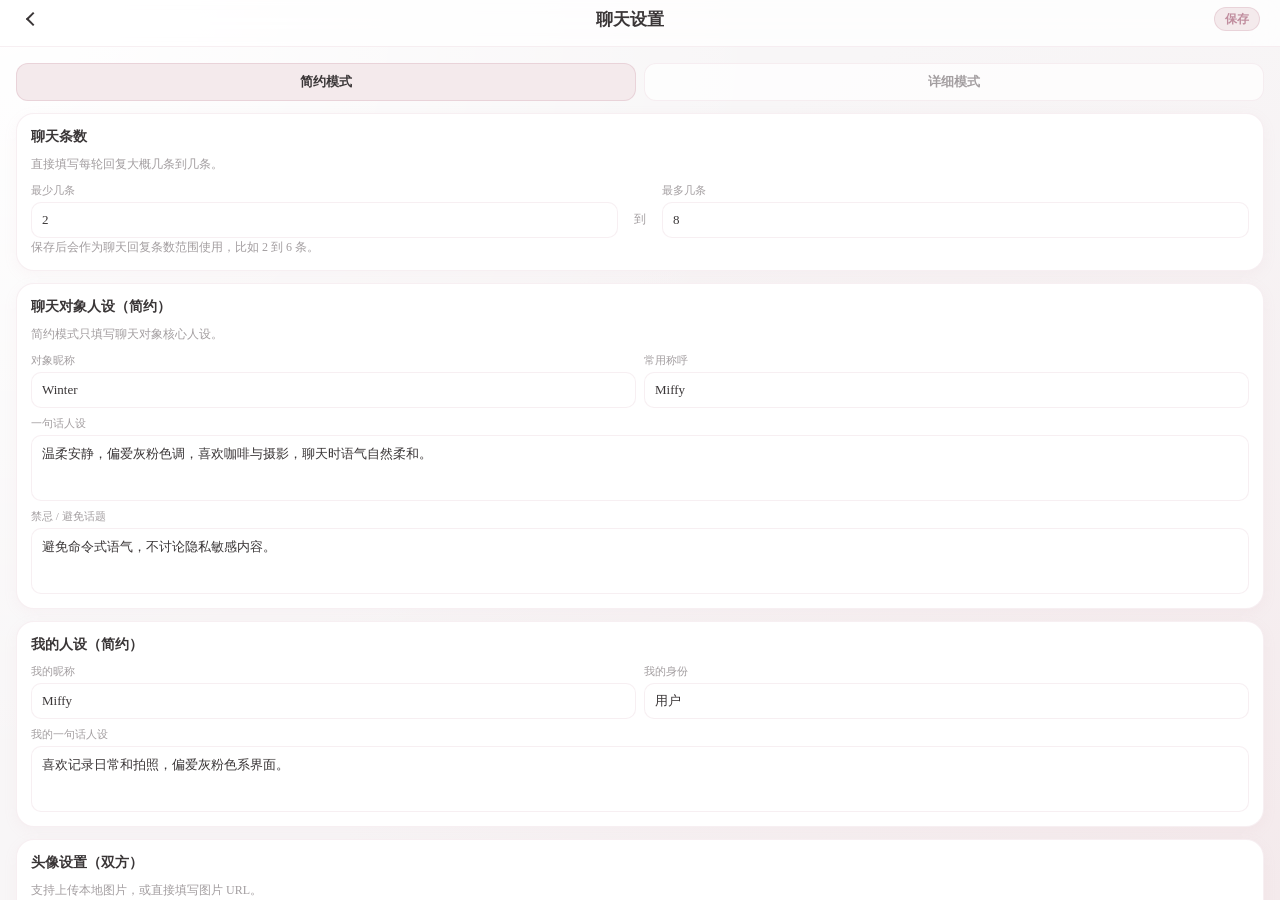
==== chat-settings.html @ 1f5e4b0c "优化质感" ====
<!DOCTYPE html>
<html lang="zh-CN">
<head>
    <meta charset="UTF-8">
    <meta name="viewport" content="width=device-width, initial-scale=1.0, maximum-scale=1.0, user-scalable=no">
    <title>聊天设置</title>
    <style>
        :root {
            --app-bg: #f8f6f7;
            --glass-bg: rgba(255, 255, 255, 0.75);
            --dusty-pink: #d4a5b4;
            --dusty-pink-dark: #c08d9e;
            --dusty-pink-soft: #f4eaec;
            --text-dark: #3a3637;
            --text-gray: #a39ea0;
            --border-color: rgba(212, 165, 180, 0.18);
            --card-bg: #ffffff;
            --danger: #c67c8f;
            --font-family: -apple-system, BlinkMacSystemFont, "Helvetica Neue", Helvetica, Arial, sans-serif;
        }

        * { margin: 0; padding: 0; box-sizing: border-box; -webkit-tap-highlight-color: transparent; }
        button,
        a,
        [role="button"],
        .save-btn,
        .danger-btn,
        .api-close,
        .api-btn,
        .preset-main {
            -webkit-tap-highlight-color: transparent;
            touch-action: manipulation;
            user-select: none;
        }
        button,
        a,
        .preset-main {
            transition: transform 0.12s ease, opacity 0.12s ease, box-shadow 0.12s ease, filter 0.12s ease;
        }
        button:active,
        a:active,
        [role="button"]:active,
        .preset-main:active {
            transform: translateY(1px) scale(0.97);
        }
        .save-btn,
        .danger-btn,
        .api-close,
        .api-btn,
        .preset-main {
            cursor: pointer;
        }
       /* 修改 body，让背景与页面主色一致，去掉居中对齐的约束 */
body {
    background-color: var(--app-bg);  /* 改为与页面背景相同的颜色 */
    display: block;                   /* 取消 flex 居中 */
    overflow: hidden;                /* 防止 body 滚动，滚动由内部处理 */
    margin: 0;
    padding: 0;
}

/* 将 .phone-screen 由手机框改为全屏容器 */
.phone-screen {
    width: 100vw;          /* 视口宽度 */
    height: 100vh;         /* 视口高度 */
    background-color: var(--app-bg);
    background-image: radial-gradient(circle at 0% 0%, #fff 0%, transparent 50%), radial-gradient(circle at 100% 100%, #f4eaec 0%, transparent 60%);
    position: relative;
    overflow: hidden;      /* 保持内部滚动，外部无滚动条 */
    border-radius: 0;      /* 去掉圆角 */
    box-shadow: none;      /* 去掉阴影 */
    /* 移除 inset 边框 */
    display: flex;
    flex-direction: column;
}

        .status-bar {
            display: none;
        }
        .status-right { display: flex; align-items: center; gap: 6px; }
        .css-battery { width: 22px; height: 11px; border: 1.5px solid var(--text-dark); border-radius: 4px; position: relative; padding: 1px; }
        .css-battery::before { content: ""; display: block; width: 70%; height: 100%; background: var(--text-dark); border-radius: 1px; }
        .css-battery::after { content: ""; position: absolute; right: -4px; top: 2px; width: 2px; height: 4px; background: var(--text-dark); border-radius: 0 2px 2px 0; }
        .css-signal { display: flex; align-items: flex-end; gap: 1.5px; height: 10px; }
        .css-signal span { width: 3px; background: var(--text-dark); border-radius: 2px; }
        .css-signal span:nth-child(1) { height: 4px; }
        .css-signal span:nth-child(2) { height: 6px; }
        .css-signal span:nth-child(3) { height: 8px; }
        .css-signal span:nth-child(4) { height: 10px; }

        .settings-header {
            padding: 6px 20px 14px;
            display: flex;
            align-items: center;
            justify-content: space-between;
            background: var(--glass-bg);
            backdrop-filter: blur(20px);
            -webkit-backdrop-filter: blur(20px);
            border-bottom: 1px solid var(--border-color);
            position: sticky;
            top: 0;
            z-index: 30;
        }
        .back-link {
            width: 26px;
            height: 26px;
            display: inline-flex;
            align-items: center;
            justify-content: center;
            text-decoration: none;
        }
        .i-back { width: 10px; height: 10px; border-left: 2px solid var(--text-dark); border-bottom: 2px solid var(--text-dark); transform: rotate(45deg); }
        .settings-title { font-size: 17px; color: var(--text-dark); font-weight: 700; }
        .save-btn {
            border: 1px solid rgba(212, 165, 180, 0.35);
            border-radius: 999px;
            background: var(--dusty-pink-soft);
            color: var(--dusty-pink-dark);
            font-size: 12px;
            font-weight: 700;
            padding: 5px 10px;
            line-height: 1;
        }

        .settings-body {
            flex: 1;
            overflow-y: auto;
            padding: 16px 16px 24px;
            scrollbar-width: none;
        }
        .settings-body::-webkit-scrollbar { display: none; }

        .mode-input {
            display: none;
        }
        .mode-tabs {
            display: grid;
            grid-template-columns: 1fr 1fr;
            gap: 8px;
            margin-bottom: 12px;
        }
        .mode-tab {
            border: 1px solid var(--border-color);
            border-radius: 12px;
            background: rgba(255,255,255,0.7);
            color: var(--text-gray);
            font-size: 13px;
            font-weight: 700;
            text-align: center;
            padding: 9px 0;
        }
        #mode-simple:checked ~ .mode-tabs .tab-simple,
        #mode-detail:checked ~ .mode-tabs .tab-detail {
            color: var(--text-dark);
            background: var(--dusty-pink-soft);
            border-color: rgba(212, 165, 180, 0.35);
        }
        .mode-panel {
            display: none;
        }
        #mode-simple:checked ~ .mode-content .mode-simple-panel {
            display: block;
        }
        #mode-detail:checked ~ .mode-content .mode-detail-panel {
            display: block;
        }

        .card {
            background: var(--card-bg);
            border: 1px solid var(--border-color);
            border-radius: 18px;
            padding: 14px;
            margin-bottom: 12px;
            box-shadow: 0 4px 14px rgba(212, 165, 180, 0.08);
        }

        .profile {
            display: flex;
            align-items: flex-start;
            gap: 12px;
        }
        .avatar {
            width: 56px;
            height: 56px;
            border-radius: 18px;
            background: linear-gradient(135deg, #e0c3fc, #8ec5fc);
        }
        .meta-title {
            color: var(--text-dark);
            font-size: 16px;
            font-weight: 700;
            margin-bottom: 2px;
        }
        .meta-sub {
            color: var(--text-gray);
            font-size: 12px;
            line-height: 1.4;
        }

        .form-grid {
            display: grid;
            grid-template-columns: 1fr 1fr;
            gap: 8px;
            margin-top: 10px;
        }
        .field {
            display: flex;
            flex-direction: column;
            gap: 4px;
        }
        .field.full {
            grid-column: 1 / -1;
        }
        .field label {
            font-size: 11px;
            color: var(--text-gray);
        }
        .field input,
        .field select,
        .field textarea {
            width: 100%;
            border: 1px solid var(--border-color);
            border-radius: 10px;
            background: #fff;
            color: var(--text-dark);
            font-size: 13px;
            padding: 9px 10px;
            font-family: inherit;
        }
        .field textarea {
            min-height: 66px;
            resize: none;
            line-height: 1.45;
        }

        .range-row {
            display: grid;
            grid-template-columns: 1fr 28px 1fr;
            gap: 8px;
            align-items: end;
            margin-top: 10px;
        }
        .range-sep {
            text-align: center;
            color: var(--text-gray);
            font-size: 12px;
            padding-bottom: 10px;
        }
        .range-tip {
            color: var(--text-gray);
            font-size: 12px;
            line-height: 1.5;
        }

        .avatar-pair {
            display: grid;
            grid-template-columns: 1fr 1fr;
            gap: 10px;
            margin-top: 10px;
        }
        .avatar-box {
            border: 1px solid var(--border-color);
            border-radius: 14px;
            background: #fff;
            padding: 10px;
            display: flex;
            flex-direction: column;
            gap: 8px;
        }
        .avatar-preview {
            width: 52px;
            height: 52px;
            border-radius: 16px;
            background: linear-gradient(135deg, #e0c3fc, #8ec5fc);
            background-size: cover;
            background-position: center;
            border: 1px solid rgba(0,0,0,0.04);
        }
        .avatar-actions {
            display: flex;
            gap: 6px;
            flex-wrap: wrap;
        }
        .avatar-actions input[type="file"] {
            width: 100%;
            font-size: 11px;
        }

        .section-title {
            color: var(--text-dark);
            font-size: 14px;
            font-weight: 700;
            margin-bottom: 10px;
        }

        .bubble-preview {
            display: grid;
            grid-template-columns: 1fr;
            gap: 8px;
            margin-bottom: 8px;
        }
        .bubble-item {
            border: 1px solid var(--border-color);
            border-radius: 14px;
            padding: 10px;
            display: flex;
            justify-content: space-between;
            align-items: center;
            background: #fff;
        }
        .bubble-left {
            width: 62%;
            border-radius: 12px 12px 12px 4px;
            background: #fff;
            border: 1px solid rgba(0,0,0,0.05);
            padding: 7px 10px;
            color: var(--text-dark);
            font-size: 12px;
        }
        .bubble-right {
            width: 52%;
            border-radius: 12px 12px 4px 12px;
            background: var(--dusty-pink);
            padding: 7px 10px;
            color: #fff;
            font-size: 12px;
            text-align: right;
        }
        .tag {
            font-size: 10px;
            color: var(--text-gray);
            background: var(--dusty-pink-soft);
            padding: 4px 8px;
            border-radius: 999px;
        }

        .save-toast {
            position: fixed;
            left: 50%;
            bottom: 24px;
            transform: translateX(-50%);
            background: rgba(58, 54, 55, 0.92);
            color: #fff;
            font-size: 12px;
            padding: 8px 12px;
            border-radius: 999px;
            opacity: 0;
            pointer-events: none;
            transition: opacity 0.2s ease, transform 0.2s ease;
            z-index: 200;
        }
        .save-toast.show {
            opacity: 1;
            transform: translateX(-50%) translateY(-4px);
        }

        .danger-card {
            background: linear-gradient(145deg, #fff, #fbf3f5);
            border: 1px solid rgba(198,124,143,0.28);
        }
        .danger-title {
            color: var(--danger);
            font-size: 14px;
            font-weight: 700;
            margin-bottom: 8px;
        }
        .danger-desc {
            color: var(--text-gray);
            font-size: 12px;
            line-height: 1.5;
            margin-bottom: 12px;
        }
        .danger-btn {
            width: 100%;
            border: none;
            border-radius: 12px;
            background: rgba(198,124,143,0.16);
            color: var(--danger);
            font-size: 13px;
            font-weight: 700;
            padding: 11px;
        }
    </style>
</head>
<body>
    <div class="phone-screen">
        <div class="status-bar">
            <div>21:16</div>
            <div class="status-right">
                <div class="css-signal"><span></span><span></span><span></span><span></span></div>
                <div class="css-battery"></div>
            </div>
        </div>

        <header class="settings-header">
            <a class="back-link" href="聊天界面.html" aria-label="返回聊天"><div class="i-back"></div></a>
            <div class="settings-title">聊天设置</div>
            <button class="save-btn" type="button" aria-label="保存">保存</button>
        </header>

        <main class="settings-body">
            <input class="mode-input" type="radio" name="mode" id="mode-simple" checked>
            <input class="mode-input" type="radio" name="mode" id="mode-detail">

            <div class="mode-tabs">
                <label class="mode-tab tab-simple" for="mode-simple">简约模式</label>
                <label class="mode-tab tab-detail" for="mode-detail">详细模式</label>
            </div>

            <div class="mode-content">
                <div class="mode-panel mode-simple-panel">
                    <section class="card">
                        <div class="section-title">聊天条数</div>
                        <div class="meta-sub">直接填写每轮回复大概几条到几条。</div>
                        <div class="range-row">
                            <div class="field">
                                <label>最少几条</label>
                                <input id="reply-count-min" type="number" min="1" max="20" inputmode="numeric" value="2" />
                            </div>
                            <div class="range-sep">到</div>
                            <div class="field">
                                <label>最多几条</label>
                                <input id="reply-count-max" type="number" min="1" max="20" inputmode="numeric" value="8" />
                            </div>
                        </div>
                        <div class="range-tip">保存后会作为聊天回复条数范围使用，比如 2 到 6 条。</div>
                    </section>

                    <section class="card">
                        <div class="section-title">聊天对象人设（简约）</div>
                        <div class="meta-sub" style="margin-bottom: 8px;">简约模式只填写聊天对象核心人设。</div>
                        <div class="form-grid">
                            <div class="field">
                                <label>对象昵称</label>
                                <input id="simple-target-name" value="Winter" />
                            </div>
                            <div class="field">
                                <label>常用称呼</label>
                                <input id="simple-call-name" value="Miffy" />
                            </div>
                            <div class="field full">
                                <label>一句话人设</label>
                                <textarea id="simple-persona">温柔安静，偏爱灰粉色调，喜欢咖啡与摄影，聊天时语气自然柔和。</textarea>
                            </div>
                            <div class="field full">
                                <label>禁忌 / 避免话题</label>
                                <textarea id="simple-avoid">避免命令式语气，不讨论隐私敏感内容。</textarea>
                            </div>
                        </div>
                    </section>

                    <section class="card">
                        <div class="section-title">我的人设（简约）</div>
                        <div class="form-grid">
                            <div class="field">
                                <label>我的昵称</label>
                                <input id="simple-self-name" value="Miffy" />
                            </div>
                            <div class="field">
                                <label>我的身份</label>
                                <input id="simple-self-tag" value="用户" />
                            </div>
                            <div class="field full">
                                <label>我的一句话人设</label>
                                <textarea id="simple-self-persona">喜欢记录日常和拍照，偏爱灰粉色系界面。</textarea>
                            </div>
                        </div>
                    </section>

                    <section class="card">
                        <div class="section-title">头像设置（双方）</div>
                        <div class="meta-sub">支持上传本地图片，或直接填写图片 URL。</div>
                        <div class="avatar-pair">
                            <div class="avatar-box">
                                <div class="meta-title" style="font-size:13px; margin-bottom:0;">聊天对象头像</div>
                                <div class="avatar-preview" id="simple-target-avatar-preview"></div>
                                <div class="avatar-actions">
                                    <input id="simple-target-avatar-file" type="file" accept="image/*" />
                                </div>
                                <div class="field">
                                    <label>对象头像 URL</label>
                                    <input id="simple-target-avatar-url" placeholder="https://..." />
                                </div>
                            </div>

                            <div class="avatar-box">
                                <div class="meta-title" style="font-size:13px; margin-bottom:0;">我的头像</div>
                                <div class="avatar-preview" id="simple-self-avatar-preview" style="background: linear-gradient(135deg, #ffecd2, #fcb69f);"></div>
                                <div class="avatar-actions">
                                    <input id="simple-self-avatar-file" type="file" accept="image/*" />
                                </div>
                                <div class="field">
                                    <label>我的头像 URL</label>
                                    <input id="simple-self-avatar-url" placeholder="https://..." />
                                </div>
                            </div>
                        </div>
                    </section>
                </div>

                <div class="mode-panel mode-detail-panel">
                    <section class="card">
                        <div class="section-title">聊天对象信息</div>
                        <div class="profile">
                            <div class="avatar"></div>
                            <div style="flex:1;">
                                <div class="meta-title">对象基础资料</div>
                                <div class="meta-sub">这些内容会随保存一起记录到本地。</div>
                                <div class="form-grid">
                                    <div class="field">
                                        <label>昵称</label>
                                        <input id="detail-target-name" value="Winter" />
                                    </div>
                                    <div class="field">
                                        <label>用户 ID</label>
                                        <input id="detail-target-id" value="winter.cloud" />
                                    </div>
                                    <div class="field">
                                        <label>地区</label>
                                        <input id="detail-target-region" value="上海" />
                                    </div>
                                    <div class="field">
                                        <label>关系标签</label>
                                        <input id="detail-target-relation" value="朋友" />
                                    </div>
                                    <div class="field full">
                                        <label>备注</label>
                                        <input id="detail-target-remark" value="共同好友 8 位" />
                                    </div>
                                </div>
                            </div>
                        </div>
                    </section>

                    <section class="card">
                        <div class="section-title">气泡样式</div>
                        <div class="form-grid">
                            <div class="field">
                                <label>收到消息气泡</label>
                                <select id="detail-bubble-incoming">
                                    <option>默认</option>
                                    <option>圆角柔和</option>
                                    <option>紧凑简洁</option>
                                </select>
                            </div>
                            <div class="field">
                                <label>发送消息气泡</label>
                                <select id="detail-bubble-outgoing">
                                    <option>粉灰主题</option>
                                    <option>淡粉高亮</option>
                                    <option>极简深灰</option>
                                </select>
                            </div>
                        </div>
                    </section>

                    <section class="card">
                        <div class="section-title">我的资料（用户）</div>
                        <div class="form-grid">
                            <div class="field">
                                <label>我的昵称</label>
                                <input id="detail-self-name" value="Miffy" />
                            </div>
                            <div class="field">
                                <label>我的 ID</label>
                                <input id="detail-self-id" value="miffy_yoo" />
                            </div>
                            <div class="field">
                                <label>身份标签</label>
                                <input id="detail-self-tag" value="用户" />
                            </div>
                            <div class="field">
                                <label>显示头像</label>
                                <input id="detail-self-avatar" value="Miffy 头像" />
                            </div>
                            <div class="field full">
                                <label>个人简介</label>
                                <textarea id="detail-self-bio">喜欢记录日常和拍照，偏爱灰粉色系界面。</textarea>
                            </div>
                        </div>
                    </section>

                    <section class="card">
                        <div class="section-title">头像设置（详细模式）</div>
                        <div class="meta-sub">详细模式可单独设置双方头像，不与简约模式互相覆盖。</div>
                        <div class="avatar-pair">
                            <div class="avatar-box">
                                <div class="meta-title" style="font-size:13px; margin-bottom:0;">聊天对象头像</div>
                                <div class="avatar-preview" id="detail-target-avatar-preview"></div>
                                <div class="avatar-actions">
                                    <input id="detail-target-avatar-file" type="file" accept="image/*" />
                                </div>
                                <div class="field">
                                    <label>对象头像 URL</label>
                                    <input id="detail-target-avatar-url" placeholder="https://..." />
                                </div>
                            </div>

                            <div class="avatar-box">
                                <div class="meta-title" style="font-size:13px; margin-bottom:0;">我的头像</div>
                                <div class="avatar-preview" id="detail-self-avatar-preview" style="background: linear-gradient(135deg, #ffecd2, #fcb69f);"></div>
                                <div class="avatar-actions">
                                    <input id="detail-self-avatar-file" type="file" accept="image/*" />
                                </div>
                                <div class="field">
                                    <label>我的头像 URL</label>
                                    <input id="detail-self-avatar-url" placeholder="https://..." />
                                </div>
                            </div>
                        </div>
                    </section>

                    <section class="card">
                        <div class="section-title">聊天对象人设（详细）</div>
                        <div class="form-grid">
                            <div class="field">
                                <label>性格关键词</label>
                                <input id="detail-persona-keywords" value="温柔 / 细腻 / 安静" />
                            </div>
                            <div class="field">
                                <label>常用称呼</label>
                                <input id="detail-persona-callname" value="Miffy" />
                            </div>
                            <div class="field">
                                <label>说话风格</label>
                                <select id="detail-persona-style">
                                    <option selected>温和自然</option>
                                    <option>活泼俏皮</option>
                                    <option>克制简洁</option>
                                </select>
                            </div>
                            <div class="field">
                                <label>回复节奏偏好</label>
                                <select id="detail-persona-pace">
                                    <option selected>实时短句</option>
                                    <option>中等长度</option>
                                    <option>详细解释</option>
                                </select>
                            </div>
                            <div class="field full">
                                <label>偏好话题</label>
                                <textarea id="detail-persona-topics">咖啡店、摄影、天气、日常碎片。</textarea>
                            </div>
                            <div class="field full">
                                <label>禁忌 / 避免话题</label>
                                <textarea id="detail-persona-avoid">避免过度命令式语气，不讨论隐私敏感内容。</textarea>
                            </div>
                        </div>
                    </section>

                    <section class="card danger-card">
                        <div class="danger-title">拉黑对方</div>
                        <div class="danger-desc">拉黑后将不再接收该联系人消息。此页面仅展示界面，不会执行实际操作。</div>
                        <button class="danger-btn" type="button">加入黑名单</button>
                    </section>
                </div>
            </div>
        </main>
    </div>

    <div class="save-toast" id="saveToast">已保存</div>

    <script>
        (function() {
            var STORAGE_KEY = "miffy_chat_settings_v1";
            var REPLY_COUNT_KEY = "miffy_reply_count_v1";
            var saveButton = document.querySelector(".save-btn");
            var toast = document.getElementById("saveToast");
            var modeSimple = document.getElementById("mode-simple");
            var modeDetail = document.getElementById("mode-detail");
            var chatTitle = document.querySelector(".settings-title");

            var fields = {
                simple: {
                    targetName: document.getElementById("simple-target-name"),
                    callName: document.getElementById("simple-call-name"),
                    persona: document.getElementById("simple-persona"),
                    avoid: document.getElementById("simple-avoid"),
                    selfName: document.getElementById("simple-self-name"),
                    selfTag: document.getElementById("simple-self-tag"),
                    selfPersona: document.getElementById("simple-self-persona")
                },
                detail: {
                    targetName: document.getElementById("detail-target-name"),
                    targetId: document.getElementById("detail-target-id"),
                    targetRegion: document.getElementById("detail-target-region"),
                    targetRelation: document.getElementById("detail-target-relation"),
                    targetRemark: document.getElementById("detail-target-remark"),
                    bubbleIncoming: document.getElementById("detail-bubble-incoming"),
                    bubbleOutgoing: document.getElementById("detail-bubble-outgoing"),
                    selfName: document.getElementById("detail-self-name"),
                    selfId: document.getElementById("detail-self-id"),
                    selfTag: document.getElementById("detail-self-tag"),
                    selfAvatar: document.getElementById("detail-self-avatar"),
                    selfBio: document.getElementById("detail-self-bio"),
                    personaKeywords: document.getElementById("detail-persona-keywords"),
                    personaCallName: document.getElementById("detail-persona-callname"),
                    personaStyle: document.getElementById("detail-persona-style"),
                    personaPace: document.getElementById("detail-persona-pace"),
                    personaTopics: document.getElementById("detail-persona-topics"),
                    personaAvoid: document.getElementById("detail-persona-avoid")
                },
                avatars: {
                    simpleTargetUrl: document.getElementById("simple-target-avatar-url"),
                    simpleSelfUrl: document.getElementById("simple-self-avatar-url"),
                    simpleTargetFile: document.getElementById("simple-target-avatar-file"),
                    simpleSelfFile: document.getElementById("simple-self-avatar-file"),
                    simpleTargetPreview: document.getElementById("simple-target-avatar-preview"),
                    simpleSelfPreview: document.getElementById("simple-self-avatar-preview"),
                    detailTargetUrl: document.getElementById("detail-target-avatar-url"),
                    detailSelfUrl: document.getElementById("detail-self-avatar-url"),
                    detailTargetFile: document.getElementById("detail-target-avatar-file"),
                    detailSelfFile: document.getElementById("detail-self-avatar-file"),
                    detailTargetPreview: document.getElementById("detail-target-avatar-preview"),
                    detailSelfPreview: document.getElementById("detail-self-avatar-preview")
                },
                replyCount: {
                    min: document.getElementById("reply-count-min"),
                    max: document.getElementById("reply-count-max")
                }
            };

            var defaults = {
                mode: "simple",
                simple: {
                    targetName: "Winter",
                    callName: "Miffy",
                    persona: "温柔安静，偏爱灰粉色调，喜欢咖啡与摄影，聊天时语气自然柔和。",
                    avoid: "避免命令式语气，不讨论隐私敏感内容。",
                    selfName: "Miffy",
                    selfTag: "用户",
                    selfPersona: "喜欢记录日常和拍照，偏爱灰粉色系界面。"
                },
                detail: {
                    targetName: "Winter",
                    targetId: "winter.cloud",
                    targetRegion: "上海",
                    targetRelation: "朋友",
                    targetRemark: "共同好友 8 位",
                    bubbleIncoming: "默认",
                    bubbleOutgoing: "粉灰主题",
                    selfName: "Miffy",
                    selfId: "miffy_yoo",
                    selfTag: "用户",
                    selfAvatar: "Miffy 头像",
                    selfBio: "喜欢记录日常和拍照，偏爱灰粉色系界面。",
                    personaKeywords: "温柔 / 细腻 / 安静",
                    personaCallName: "Miffy",
                    personaStyle: "温和自然",
                    personaPace: "实时短句",
                    personaTopics: "咖啡店、摄影、天气、日常碎片。",
                    personaAvoid: "避免过度命令式语气，不讨论隐私敏感内容。"
                },
                avatars: {
                    simple: {
                        targetUrl: "",
                        selfUrl: ""
                    },
                    detail: {
                        targetUrl: "",
                        selfUrl: ""
                    }
                }
            };

            function applyAvatarPreview(element, url, fallback) {
                if (!element) {
                    return;
                }
                if (url) {
                    element.style.backgroundImage = 'url("' + url.replace(/"/g, '\\"') + '")';
                    element.style.backgroundColor = "#fff";
                } else {
                    element.style.backgroundImage = "none";
                    element.style.background = fallback;
                }
            }

            function bindFilePicker(inputEl, targetInput, previewEl, fallback) {
                if (!inputEl || !targetInput) {
                    return;
                }
                inputEl.addEventListener("change", function() {
                    var file = inputEl.files && inputEl.files[0];
                    if (!file) {
                        return;
                    }
                    if (!file.type || file.type.indexOf("image/") !== 0) {
                        return;
                    }
                    var reader = new FileReader();
                    reader.onload = function() {
                        var result = reader.result || "";
                        targetInput.value = result;
                        applyAvatarPreview(previewEl, result, fallback);
                    };
                    reader.readAsDataURL(file);
                });
            }

            function loadSettings() {
                try {
                    var raw = localStorage.getItem(STORAGE_KEY);
                    return raw ? JSON.parse(raw) : null;
                } catch (error) {
                    console.warn("Failed to parse chat settings:", error);
                    return null;
                }
            }

            function saveSettings(settings) {
                localStorage.setItem(STORAGE_KEY, JSON.stringify(settings));
                notifySaved();
            }

            function clampReplyCount(value, fallback) {
                var num = parseInt(value, 10);
                if (!Number.isFinite(num)) {
                    return fallback;
                }
                return Math.max(1, Math.min(20, num));
            }

            function loadReplyCountRange() {
                var fallback = { min: 2, max: 8 };
                try {
                    var raw = localStorage.getItem(REPLY_COUNT_KEY);
                    if (!raw) {
                        return fallback;
                    }
                    var parsed = JSON.parse(raw);
                    var min = clampReplyCount(parsed.min, fallback.min);
                    var max = clampReplyCount(parsed.max, fallback.max);
                    if (max < min) {
                        max = min;
                    }
                    return { min: min, max: max };
                } catch (error) {
                    return fallback;
                }
            }

            function saveReplyCountRange(range) {
                localStorage.setItem(REPLY_COUNT_KEY, JSON.stringify(range));
            }

            function notifySaved() {
                var previousText = saveButton.textContent;
                saveButton.textContent = "已保存";
                toast.classList.add("show");
                window.clearTimeout(notifySaved._timer);
                notifySaved._timer = window.setTimeout(function() {
                    saveButton.textContent = previousText;
                    toast.classList.remove("show");
                }, 1200);
            }

            function applySettings(settings) {
                var data = settings || defaults;
                var mode = data.mode === "detail" ? "detail" : "simple";
                modeSimple.checked = mode === "simple";
                modeDetail.checked = mode === "detail";

                var simple = Object.assign({}, defaults.simple, data.simple || {});
                fields.simple.targetName.value = simple.targetName;
                fields.simple.callName.value = simple.callName;
                fields.simple.persona.value = simple.persona;
                fields.simple.avoid.value = simple.avoid;
                fields.simple.selfName.value = simple.selfName;
                fields.simple.selfTag.value = simple.selfTag;
                fields.simple.selfPersona.value = simple.selfPersona;

                var detail = Object.assign({}, defaults.detail, data.detail || {});
                fields.detail.targetName.value = detail.targetName;
                fields.detail.targetId.value = detail.targetId;
                fields.detail.targetRegion.value = detail.targetRegion;
                fields.detail.targetRelation.value = detail.targetRelation;
                fields.detail.targetRemark.value = detail.targetRemark;
                fields.detail.bubbleIncoming.value = detail.bubbleIncoming;
                fields.detail.bubbleOutgoing.value = detail.bubbleOutgoing;
                fields.detail.selfName.value = detail.selfName;
                fields.detail.selfId.value = detail.selfId;
                fields.detail.selfTag.value = detail.selfTag;
                fields.detail.selfAvatar.value = detail.selfAvatar;
                fields.detail.selfBio.value = detail.selfBio;
                fields.detail.personaKeywords.value = detail.personaKeywords;
                fields.detail.personaCallName.value = detail.personaCallName;
                fields.detail.personaStyle.value = detail.personaStyle;
                fields.detail.personaPace.value = detail.personaPace;
                fields.detail.personaTopics.value = detail.personaTopics;
                fields.detail.personaAvoid.value = detail.personaAvoid;

                var avatarsRaw = data.avatars || {};
                var legacyAvatars = (avatarsRaw.targetUrl || avatarsRaw.selfUrl)
                    ? { targetUrl: avatarsRaw.targetUrl || "", selfUrl: avatarsRaw.selfUrl || "" }
                    : {};
                var simpleAvatars = Object.assign({}, defaults.avatars.simple, legacyAvatars, avatarsRaw.simple || {});
                var detailAvatars = Object.assign({}, defaults.avatars.detail, avatarsRaw.detail || {});

                fields.avatars.simpleTargetUrl.value = simpleAvatars.targetUrl;
                fields.avatars.simpleSelfUrl.value = simpleAvatars.selfUrl;
                fields.avatars.detailTargetUrl.value = detailAvatars.targetUrl;
                fields.avatars.detailSelfUrl.value = detailAvatars.selfUrl;

                applyAvatarPreview(fields.avatars.simpleTargetPreview, simpleAvatars.targetUrl, "linear-gradient(135deg, #e0c3fc, #8ec5fc)");
                applyAvatarPreview(fields.avatars.simpleSelfPreview, simpleAvatars.selfUrl, "linear-gradient(135deg, #ffecd2, #fcb69f)");
                applyAvatarPreview(fields.avatars.detailTargetPreview, detailAvatars.targetUrl, "linear-gradient(135deg, #e0c3fc, #8ec5fc)");
                applyAvatarPreview(fields.avatars.detailSelfPreview, detailAvatars.selfUrl, "linear-gradient(135deg, #ffecd2, #fcb69f)");

                if (chatTitle) {
                    chatTitle.textContent = "聊天设置";
                }

                var replyRange = loadReplyCountRange();
                fields.replyCount.min.value = replyRange.min;
                fields.replyCount.max.value = replyRange.max;
            }

            function collectSettings() {
                return {
                    mode: modeDetail.checked ? "detail" : "simple",
                    simple: {
                        targetName: fields.simple.targetName.value.trim(),
                        callName: fields.simple.callName.value.trim(),
                        persona: fields.simple.persona.value.trim(),
                        avoid: fields.simple.avoid.value.trim(),
                        selfName: fields.simple.selfName.value.trim(),
                        selfTag: fields.simple.selfTag.value.trim(),
                        selfPersona: fields.simple.selfPersona.value.trim()
                    },
                    detail: {
                        targetName: fields.detail.targetName.value.trim(),
                        targetId: fields.detail.targetId.value.trim(),
                        targetRegion: fields.detail.targetRegion.value.trim(),
                        targetRelation: fields.detail.targetRelation.value.trim(),
                        targetRemark: fields.detail.targetRemark.value.trim(),
                        bubbleIncoming: fields.detail.bubbleIncoming.value,
                        bubbleOutgoing: fields.detail.bubbleOutgoing.value,
                        selfName: fields.detail.selfName.value.trim(),
                        selfId: fields.detail.selfId.value.trim(),
                        selfTag: fields.detail.selfTag.value.trim(),
                        selfAvatar: fields.detail.selfAvatar.value.trim(),
                        selfBio: fields.detail.selfBio.value.trim(),
                        personaKeywords: fields.detail.personaKeywords.value.trim(),
                        personaCallName: fields.detail.personaCallName.value.trim(),
                        personaStyle: fields.detail.personaStyle.value,
                        personaPace: fields.detail.personaPace.value,
                        personaTopics: fields.detail.personaTopics.value.trim(),
                        personaAvoid: fields.detail.personaAvoid.value.trim()
                    },
                    avatars: {
                        simple: {
                            targetUrl: fields.avatars.simpleTargetUrl.value.trim(),
                            selfUrl: fields.avatars.simpleSelfUrl.value.trim()
                        },
                        detail: {
                            targetUrl: fields.avatars.detailTargetUrl.value.trim(),
                            selfUrl: fields.avatars.detailSelfUrl.value.trim()
                        }
                    }
                };
            }

            function updateChatPreview(settings) {
                var targetName = settings.mode === "detail" ? settings.detail.targetName : settings.simple.targetName;
                var subtitle = settings.mode === "detail"
                    ? [settings.detail.targetRelation, settings.detail.targetRegion].filter(Boolean).join(" · ")
                    : "简约模式 · " + (settings.simple.callName || "");

                try {
                    localStorage.setItem(STORAGE_KEY, JSON.stringify(settings));
                } catch (error) {
                    console.warn("Failed to persist chat settings:", error);
                }

                if (targetName) {
                    localStorage.setItem(STORAGE_KEY + "_preview_name", targetName);
                }
                if (subtitle) {
                    localStorage.setItem(STORAGE_KEY + "_preview_subtitle", subtitle);
                }

                var activeMode = settings.mode === "detail" ? "detail" : "simple";
                var activeAvatars = settings.avatars && settings.avatars[activeMode] ? settings.avatars[activeMode] : { targetUrl: "", selfUrl: "" };
                localStorage.setItem(STORAGE_KEY + "_avatar_target", activeAvatars.targetUrl || "");
                localStorage.setItem(STORAGE_KEY + "_avatar_self", activeAvatars.selfUrl || "");
            }

            applySettings(loadSettings());

            fields.avatars.simpleTargetUrl.addEventListener("input", function() {
                applyAvatarPreview(fields.avatars.simpleTargetPreview, fields.avatars.simpleTargetUrl.value.trim(), "linear-gradient(135deg, #e0c3fc, #8ec5fc)");
            });
            fields.avatars.simpleSelfUrl.addEventListener("input", function() {
                applyAvatarPreview(fields.avatars.simpleSelfPreview, fields.avatars.simpleSelfUrl.value.trim(), "linear-gradient(135deg, #ffecd2, #fcb69f)");
            });
            fields.avatars.detailTargetUrl.addEventListener("input", function() {
                applyAvatarPreview(fields.avatars.detailTargetPreview, fields.avatars.detailTargetUrl.value.trim(), "linear-gradient(135deg, #e0c3fc, #8ec5fc)");
            });
            fields.avatars.detailSelfUrl.addEventListener("input", function() {
                applyAvatarPreview(fields.avatars.detailSelfPreview, fields.avatars.detailSelfUrl.value.trim(), "linear-gradient(135deg, #ffecd2, #fcb69f)");
            });
            bindFilePicker(fields.avatars.simpleTargetFile, fields.avatars.simpleTargetUrl, fields.avatars.simpleTargetPreview, "linear-gradient(135deg, #e0c3fc, #8ec5fc)");
            bindFilePicker(fields.avatars.simpleSelfFile, fields.avatars.simpleSelfUrl, fields.avatars.simpleSelfPreview, "linear-gradient(135deg, #ffecd2, #fcb69f)");
            bindFilePicker(fields.avatars.detailTargetFile, fields.avatars.detailTargetUrl, fields.avatars.detailTargetPreview, "linear-gradient(135deg, #e0c3fc, #8ec5fc)");
            bindFilePicker(fields.avatars.detailSelfFile, fields.avatars.detailSelfUrl, fields.avatars.detailSelfPreview, "linear-gradient(135deg, #ffecd2, #fcb69f)");

            saveButton.addEventListener("click", function() {
                var settings = collectSettings();
                var replyMin = clampReplyCount(fields.replyCount.min.value, 2);
                var replyMax = clampReplyCount(fields.replyCount.max.value, 8);
                if (replyMax < replyMin) {
                    replyMax = replyMin;
                }

                fields.replyCount.min.value = replyMin;
                fields.replyCount.max.value = replyMax;

                saveSettings(settings);
                saveReplyCountRange({ min: replyMin, max: replyMax });
                updateChatPreview(settings);
            });
        })();
    </script>
</body>
</html>
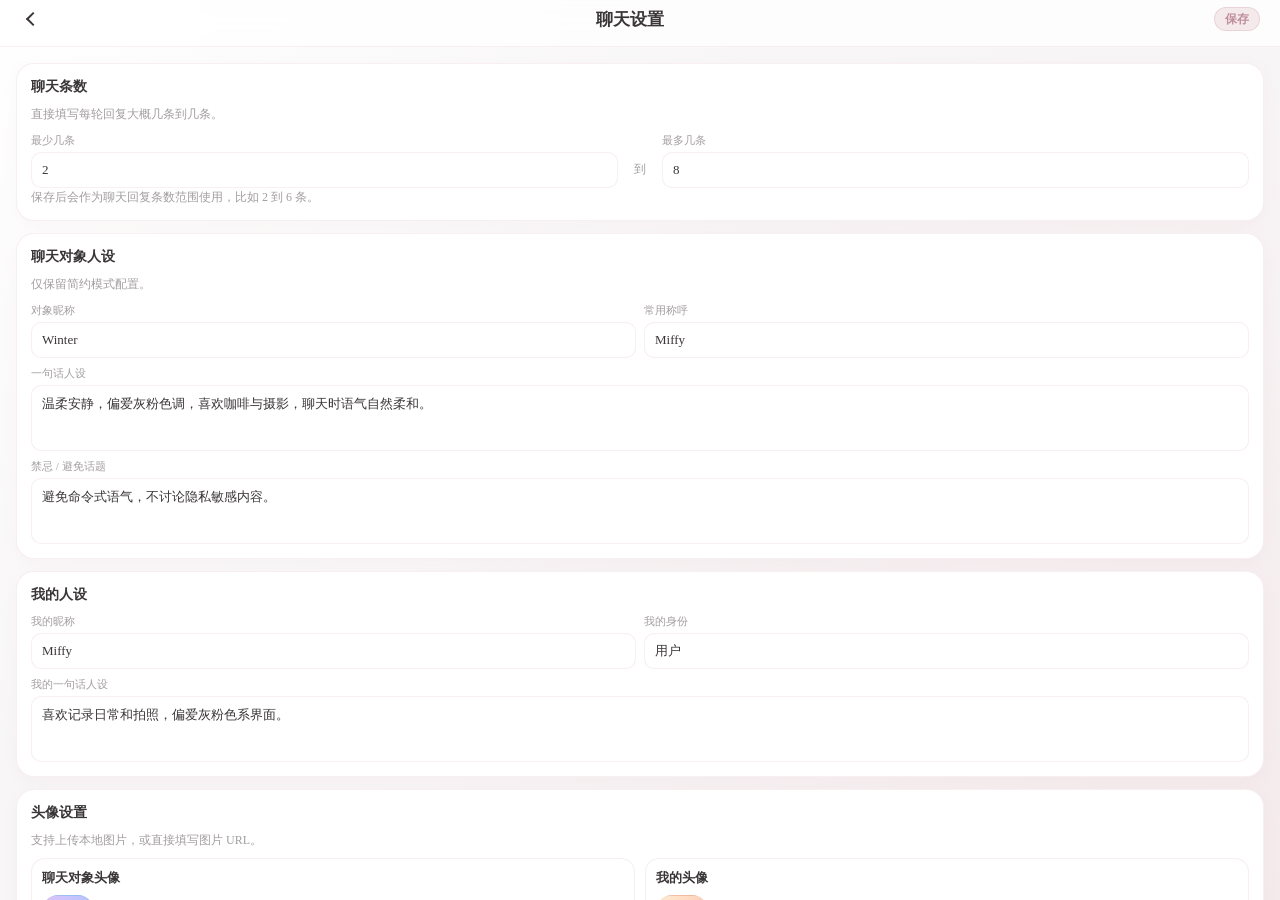
==== commit 1810cba6: "2" ====
--- a/chat-settings.html
+++ b/chat-settings.html
@@ -293,45 +293,208 @@
             margin-bottom: 10px;
         }
 
-        .bubble-preview {
+        .bubble-section-note {
+            color: var(--text-gray);
+            font-size: 12px;
+            line-height: 1.5;
+            margin-bottom: 12px;
+        }
+
+        .bubble-style-grid {
             display: grid;
             grid-template-columns: 1fr;
-            gap: 8px;
-            margin-bottom: 8px;
-        }
-        .bubble-item {
+            gap: 10px;
+        }
+
+        .bubble-option.is-selected {
+            border-color: rgba(212, 165, 180, 0.68);
+            box-shadow: 0 8px 22px rgba(212, 165, 180, 0.16);
+        }
+
+        .bubble-option {
             border: 1px solid var(--border-color);
-            border-radius: 14px;
-            padding: 10px;
+            border-radius: 16px;
+            background: linear-gradient(180deg, #fff, #fcf8f9);
+            padding: 12px;
+            box-shadow: 0 4px 14px rgba(212, 165, 180, 0.08);
+        }
+
+        .bubble-option-head {
             display: flex;
+            align-items: center;
             justify-content: space-between;
-            align-items: center;
-            background: #fff;
-        }
-        .bubble-left {
-            width: 62%;
-            border-radius: 12px 12px 12px 4px;
-            background: #fff;
-            border: 1px solid rgba(0,0,0,0.05);
-            padding: 7px 10px;
+            gap: 10px;
+            margin-bottom: 10px;
+        }
+
+        .bubble-option-title {
             color: var(--text-dark);
-            font-size: 12px;
-        }
-        .bubble-right {
-            width: 52%;
-            border-radius: 12px 12px 4px 12px;
-            background: var(--dusty-pink);
-            padding: 7px 10px;
-            color: #fff;
-            font-size: 12px;
-            text-align: right;
-        }
-        .tag {
+            font-size: 13px;
+            font-weight: 700;
+        }
+
+        .bubble-option-tag {
             font-size: 10px;
             color: var(--text-gray);
             background: var(--dusty-pink-soft);
             padding: 4px 8px;
             border-radius: 999px;
+            white-space: nowrap;
+        }
+
+        .bubble-choice {
+            display: inline-flex;
+            align-items: center;
+            gap: 6px;
+            font-size: 12px;
+            color: var(--dusty-pink-dark);
+            font-weight: 700;
+            cursor: pointer;
+            user-select: none;
+        }
+
+        .bubble-choice input {
+            accent-color: var(--dusty-pink);
+        }
+
+        .bubble-option-preview {
+            display: grid;
+            gap: 8px;
+            padding: 10px;
+            border-radius: 14px;
+            background: linear-gradient(180deg, #fff, #faf7f8);
+            border: 1px solid rgba(212, 165, 180, 0.12);
+        }
+
+        .bubble-option-row {
+            display: flex;
+            align-items: flex-end;
+            gap: 8px;
+        }
+
+        .bubble-option-row.right {
+            justify-content: flex-end;
+        }
+
+        .bubble-option-preview .bubble-left,
+        .bubble-option-preview .bubble-right {
+            width: auto;
+            max-width: 76%;
+            font-size: 11px;
+            line-height: 1.42;
+            box-shadow: 0 3px 10px rgba(58, 54, 55, 0.04);
+        }
+
+        .bubble-option-preview .bubble-left {
+            min-width: 58%;
+            padding: 8px 10px;
+        }
+
+        .bubble-option-preview .bubble-right {
+            min-width: 50%;
+            padding: 8px 10px;
+        }
+
+        .bubble-theme-bw .bubble-left,
+        .bubble-theme-bw .bubble-right {
+            border: 1px solid #111;
+            box-shadow: none;
+        }
+
+        .bubble-theme-bw .bubble-left {
+            background: #111;
+            color: #fff;
+            border-radius: 16px 16px 16px 5px;
+        }
+
+        .bubble-theme-bw .bubble-right {
+            background: #fff;
+            color: #111;
+            border-radius: 16px 16px 5px 16px;
+        }
+
+        .bubble-theme-pink .bubble-left {
+            background: #ffffff;
+            color: #3a3637;
+            border: 1px solid rgba(212, 165, 180, 0.26);
+            border-radius: 18px 18px 18px 6px;
+        }
+
+        .bubble-theme-pink .bubble-right {
+            background: linear-gradient(135deg, #d7a7b6, #c98fa1);
+            color: #fff;
+            border: 1px solid rgba(255, 255, 255, 0.28);
+            border-radius: 18px 18px 6px 18px;
+        }
+
+        .bubble-theme-wechat {
+            background: linear-gradient(180deg, #f8fffb, #f3fbf6);
+            border-color: rgba(147, 207, 147, 0.16);
+        }
+
+        .bubble-theme-wechat .bubble-left {
+            background: #ffffff;
+            color: #222;
+            border: 1px solid #d7e5d7;
+            border-radius: 14px 14px 14px 4px;
+            box-shadow: 0 2px 8px rgba(0, 0, 0, 0.03);
+        }
+
+        .bubble-theme-wechat .bubble-right {
+            background: #95ec69;
+            color: #1b3a11;
+            border: 1px solid #80d95f;
+            border-radius: 14px 14px 4px 14px;
+            box-shadow: 0 2px 8px rgba(149, 236, 105, 0.18);
+        }
+
+        .bubble-style-editor {
+            margin-top: 10px;
+            display: grid;
+            gap: 8px;
+        }
+
+        .bubble-style-editor label {
+            font-size: 11px;
+            color: var(--text-gray);
+        }
+
+        .bubble-style-editor textarea {
+            width: 100%;
+            min-height: 168px;
+            border: 1px solid var(--border-color);
+            border-radius: 14px;
+            background: #fff;
+            color: var(--text-dark);
+            font-size: 12px;
+            line-height: 1.55;
+            padding: 12px;
+            font-family: ui-monospace, SFMono-Regular, Menlo, Consolas, "Liberation Mono", monospace;
+            resize: vertical;
+        }
+
+        .bubble-style-editor textarea::placeholder {
+            color: #b9b3b5;
+        }
+
+        .bubble-custom-preview {
+            margin-top: 10px;
+            display: grid;
+            gap: 8px;
+        }
+
+        .bubble-custom-preview label {
+            font-size: 11px;
+            color: var(--text-gray);
+        }
+
+        .bubble-custom-preview-frame {
+            width: 100%;
+            height: 190px;
+            border: 1px solid var(--border-color);
+            border-radius: 14px;
+            background: #fff;
+            overflow: hidden;
         }
 
         .save-toast {
@@ -399,262 +562,163 @@
         </header>
 
         <main class="settings-body">
-            <input class="mode-input" type="radio" name="mode" id="mode-simple" checked>
-            <input class="mode-input" type="radio" name="mode" id="mode-detail">
-
-            <div class="mode-tabs">
-                <label class="mode-tab tab-simple" for="mode-simple">简约模式</label>
-                <label class="mode-tab tab-detail" for="mode-detail">详细模式</label>
-            </div>
-
-            <div class="mode-content">
-                <div class="mode-panel mode-simple-panel">
-                    <section class="card">
-                        <div class="section-title">聊天条数</div>
-                        <div class="meta-sub">直接填写每轮回复大概几条到几条。</div>
-                        <div class="range-row">
-                            <div class="field">
-                                <label>最少几条</label>
-                                <input id="reply-count-min" type="number" min="1" max="20" inputmode="numeric" value="2" />
+            <section class="card">
+                <div class="section-title">聊天条数</div>
+                <div class="meta-sub">直接填写每轮回复大概几条到几条。</div>
+                <div class="range-row">
+                    <div class="field">
+                        <label>最少几条</label>
+                        <input id="reply-count-min" type="number" min="1" max="20" inputmode="numeric" value="2" />
+                    </div>
+                    <div class="range-sep">到</div>
+                    <div class="field">
+                        <label>最多几条</label>
+                        <input id="reply-count-max" type="number" min="1" max="20" inputmode="numeric" value="8" />
+                    </div>
+                </div>
+                <div class="range-tip">保存后会作为聊天回复条数范围使用，比如 2 到 6 条。</div>
+            </section>
+
+            <section class="card">
+                <div class="section-title">聊天对象人设</div>
+                <div class="meta-sub" style="margin-bottom: 8px;">仅保留简约模式配置。</div>
+                <div class="form-grid">
+                    <div class="field">
+                        <label>对象昵称</label>
+                        <input id="simple-target-name" value="Winter" />
+                    </div>
+                    <div class="field">
+                        <label>常用称呼</label>
+                        <input id="simple-call-name" value="Miffy" />
+                    </div>
+                    <div class="field full">
+                        <label>一句话人设</label>
+                        <textarea id="simple-persona">温柔安静，偏爱灰粉色调，喜欢咖啡与摄影，聊天时语气自然柔和。</textarea>
+                    </div>
+                    <div class="field full">
+                        <label>禁忌 / 避免话题</label>
+                        <textarea id="simple-avoid">避免命令式语气，不讨论隐私敏感内容。</textarea>
+                    </div>
+                </div>
+            </section>
+
+            <section class="card">
+                <div class="section-title">我的人设</div>
+                <div class="form-grid">
+                    <div class="field">
+                        <label>我的昵称</label>
+                        <input id="simple-self-name" value="Miffy" />
+                    </div>
+                    <div class="field">
+                        <label>我的身份</label>
+                        <input id="simple-self-tag" value="用户" />
+                    </div>
+                    <div class="field full">
+                        <label>我的一句话人设</label>
+                        <textarea id="simple-self-persona">喜欢记录日常和拍照，偏爱灰粉色系界面。</textarea>
+                    </div>
+                </div>
+            </section>
+
+            <section class="card">
+                <div class="section-title">头像设置</div>
+                <div class="meta-sub">支持上传本地图片，或直接填写图片 URL。</div>
+                <div class="avatar-pair">
+                    <div class="avatar-box">
+                        <div class="meta-title" style="font-size:13px; margin-bottom:0;">聊天对象头像</div>
+                        <div class="avatar-preview" id="simple-target-avatar-preview"></div>
+                        <div class="avatar-actions">
+                            <input id="simple-target-avatar-file" type="file" accept="image/*" />
+                        </div>
+                        <div class="field">
+                            <label>对象头像 URL</label>
+                            <input id="simple-target-avatar-url" placeholder="https://..." />
+                        </div>
+                    </div>
+
+                    <div class="avatar-box">
+                        <div class="meta-title" style="font-size:13px; margin-bottom:0;">我的头像</div>
+                        <div class="avatar-preview" id="simple-self-avatar-preview" style="background: linear-gradient(135deg, #ffecd2, #fcb69f);"></div>
+                        <div class="avatar-actions">
+                            <input id="simple-self-avatar-file" type="file" accept="image/*" />
+                        </div>
+                        <div class="field">
+                            <label>我的头像 URL</label>
+                            <input id="simple-self-avatar-url" placeholder="https://..." />
+                        </div>
+                    </div>
+                </div>
+            </section>
+
+            <section class="card">
+                <div class="section-title">气泡 CSS 样式</div>
+                <div class="bubble-section-note">先选择一个内置气泡方案，或者直接在下面写自定义 CSS 覆盖样式。</div>
+                <div class="bubble-style-grid">
+                    <div class="bubble-option" data-bubble-preset="bw">
+                        <div class="bubble-option-head">
+                            <div class="bubble-option-title">黑白极简</div>
+                            <label class="bubble-choice">
+                                <input type="radio" name="bubblePreset" value="bw">
+                                <span>使用</span>
+                            </label>
+                        </div>
+                        <div class="bubble-option-preview bubble-theme-bw">
+                            <div class="bubble-option-row">
+                                <div class="bubble-left">黑底白字，适合强调发送态或者深色风格。</div>
                             </div>
-                            <div class="range-sep">到</div>
-                            <div class="field">
-                                <label>最多几条</label>
-                                <input id="reply-count-max" type="number" min="1" max="20" inputmode="numeric" value="8" />
+                            <div class="bubble-option-row right">
+                                <div class="bubble-right">白底黑字，适合接收态或者极简清爽风格。</div>
                             </div>
                         </div>
-                        <div class="range-tip">保存后会作为聊天回复条数范围使用，比如 2 到 6 条。</div>
-                    </section>
-
-                    <section class="card">
-                        <div class="section-title">聊天对象人设（简约）</div>
-                        <div class="meta-sub" style="margin-bottom: 8px;">简约模式只填写聊天对象核心人设。</div>
-                        <div class="form-grid">
-                            <div class="field">
-                                <label>对象昵称</label>
-                                <input id="simple-target-name" value="Winter" />
+                    </div>
+
+                    <div class="bubble-option" data-bubble-preset="pink">
+                        <div class="bubble-option-head">
+                            <div class="bubble-option-title">粉灰柔和</div>
+                            <label class="bubble-choice">
+                                <input type="radio" name="bubblePreset" value="pink">
+                                <span>使用</span>
+                            </label>
+                        </div>
+                        <div class="bubble-option-preview bubble-theme-pink">
+                            <div class="bubble-option-row">
+                                <div class="bubble-left">左侧气泡保持浅白和柔和灰边。</div>
                             </div>
-                            <div class="field">
-                                <label>常用称呼</label>
-                                <input id="simple-call-name" value="Miffy" />
-                            </div>
-                            <div class="field full">
-                                <label>一句话人设</label>
-                                <textarea id="simple-persona">温柔安静，偏爱灰粉色调，喜欢咖啡与摄影，聊天时语气自然柔和。</textarea>
-                            </div>
-                            <div class="field full">
-                                <label>禁忌 / 避免话题</label>
-                                <textarea id="simple-avoid">避免命令式语气，不讨论隐私敏感内容。</textarea>
+                            <div class="bubble-option-row right">
+                                <div class="bubble-right">右侧气泡用粉色渐变，整体更温柔。</div>
                             </div>
                         </div>
-                    </section>
-
-                    <section class="card">
-                        <div class="section-title">我的人设（简约）</div>
-                        <div class="form-grid">
-                            <div class="field">
-                                <label>我的昵称</label>
-                                <input id="simple-self-name" value="Miffy" />
+                    </div>
+
+                    <div class="bubble-option" data-bubble-preset="wechat">
+                        <div class="bubble-option-head">
+                            <div class="bubble-option-title">微信清爽</div>
+                            <label class="bubble-choice">
+                                <input type="radio" name="bubblePreset" value="wechat">
+                                <span>使用</span>
+                            </label>
+                        </div>
+                        <div class="bubble-option-preview bubble-theme-wechat">
+                            <div class="bubble-option-row">
+                                <div class="bubble-left">左侧接收气泡，像微信那样清爽干净。</div>
                             </div>
-                            <div class="field">
-                                <label>我的身份</label>
-                                <input id="simple-self-tag" value="用户" />
-                            </div>
-                            <div class="field full">
-                                <label>我的一句话人设</label>
-                                <textarea id="simple-self-persona">喜欢记录日常和拍照，偏爱灰粉色系界面。</textarea>
+                            <div class="bubble-option-row right">
+                                <div class="bubble-right">右侧发送气泡，绿色高亮更接近微信风格。</div>
                             </div>
                         </div>
-                    </section>
-
-                    <section class="card">
-                        <div class="section-title">头像设置（双方）</div>
-                        <div class="meta-sub">支持上传本地图片，或直接填写图片 URL。</div>
-                        <div class="avatar-pair">
-                            <div class="avatar-box">
-                                <div class="meta-title" style="font-size:13px; margin-bottom:0;">聊天对象头像</div>
-                                <div class="avatar-preview" id="simple-target-avatar-preview"></div>
-                                <div class="avatar-actions">
-                                    <input id="simple-target-avatar-file" type="file" accept="image/*" />
-                                </div>
-                                <div class="field">
-                                    <label>对象头像 URL</label>
-                                    <input id="simple-target-avatar-url" placeholder="https://..." />
-                                </div>
-                            </div>
-
-                            <div class="avatar-box">
-                                <div class="meta-title" style="font-size:13px; margin-bottom:0;">我的头像</div>
-                                <div class="avatar-preview" id="simple-self-avatar-preview" style="background: linear-gradient(135deg, #ffecd2, #fcb69f);"></div>
-                                <div class="avatar-actions">
-                                    <input id="simple-self-avatar-file" type="file" accept="image/*" />
-                                </div>
-                                <div class="field">
-                                    <label>我的头像 URL</label>
-                                    <input id="simple-self-avatar-url" placeholder="https://..." />
-                                </div>
-                            </div>
-                        </div>
-                    </section>
+                    </div>
                 </div>
 
-                <div class="mode-panel mode-detail-panel">
-                    <section class="card">
-                        <div class="section-title">聊天对象信息</div>
-                        <div class="profile">
-                            <div class="avatar"></div>
-                            <div style="flex:1;">
-                                <div class="meta-title">对象基础资料</div>
-                                <div class="meta-sub">这些内容会随保存一起记录到本地。</div>
-                                <div class="form-grid">
-                                    <div class="field">
-                                        <label>昵称</label>
-                                        <input id="detail-target-name" value="Winter" />
-                                    </div>
-                                    <div class="field">
-                                        <label>用户 ID</label>
-                                        <input id="detail-target-id" value="winter.cloud" />
-                                    </div>
-                                    <div class="field">
-                                        <label>地区</label>
-                                        <input id="detail-target-region" value="上海" />
-                                    </div>
-                                    <div class="field">
-                                        <label>关系标签</label>
-                                        <input id="detail-target-relation" value="朋友" />
-                                    </div>
-                                    <div class="field full">
-                                        <label>备注</label>
-                                        <input id="detail-target-remark" value="共同好友 8 位" />
-                                    </div>
-                                </div>
-                            </div>
-                        </div>
-                    </section>
-
-                    <section class="card">
-                        <div class="section-title">气泡样式</div>
-                        <div class="form-grid">
-                            <div class="field">
-                                <label>收到消息气泡</label>
-                                <select id="detail-bubble-incoming">
-                                    <option>默认</option>
-                                    <option>圆角柔和</option>
-                                    <option>紧凑简洁</option>
-                                </select>
-                            </div>
-                            <div class="field">
-                                <label>发送消息气泡</label>
-                                <select id="detail-bubble-outgoing">
-                                    <option>粉灰主题</option>
-                                    <option>淡粉高亮</option>
-                                    <option>极简深灰</option>
-                                </select>
-                            </div>
-                        </div>
-                    </section>
-
-                    <section class="card">
-                        <div class="section-title">我的资料（用户）</div>
-                        <div class="form-grid">
-                            <div class="field">
-                                <label>我的昵称</label>
-                                <input id="detail-self-name" value="Miffy" />
-                            </div>
-                            <div class="field">
-                                <label>我的 ID</label>
-                                <input id="detail-self-id" value="miffy_yoo" />
-                            </div>
-                            <div class="field">
-                                <label>身份标签</label>
-                                <input id="detail-self-tag" value="用户" />
-                            </div>
-                            <div class="field">
-                                <label>显示头像</label>
-                                <input id="detail-self-avatar" value="Miffy 头像" />
-                            </div>
-                            <div class="field full">
-                                <label>个人简介</label>
-                                <textarea id="detail-self-bio">喜欢记录日常和拍照，偏爱灰粉色系界面。</textarea>
-                            </div>
-                        </div>
-                    </section>
-
-                    <section class="card">
-                        <div class="section-title">头像设置（详细模式）</div>
-                        <div class="meta-sub">详细模式可单独设置双方头像，不与简约模式互相覆盖。</div>
-                        <div class="avatar-pair">
-                            <div class="avatar-box">
-                                <div class="meta-title" style="font-size:13px; margin-bottom:0;">聊天对象头像</div>
-                                <div class="avatar-preview" id="detail-target-avatar-preview"></div>
-                                <div class="avatar-actions">
-                                    <input id="detail-target-avatar-file" type="file" accept="image/*" />
-                                </div>
-                                <div class="field">
-                                    <label>对象头像 URL</label>
-                                    <input id="detail-target-avatar-url" placeholder="https://..." />
-                                </div>
-                            </div>
-
-                            <div class="avatar-box">
-                                <div class="meta-title" style="font-size:13px; margin-bottom:0;">我的头像</div>
-                                <div class="avatar-preview" id="detail-self-avatar-preview" style="background: linear-gradient(135deg, #ffecd2, #fcb69f);"></div>
-                                <div class="avatar-actions">
-                                    <input id="detail-self-avatar-file" type="file" accept="image/*" />
-                                </div>
-                                <div class="field">
-                                    <label>我的头像 URL</label>
-                                    <input id="detail-self-avatar-url" placeholder="https://..." />
-                                </div>
-                            </div>
-                        </div>
-                    </section>
-
-                    <section class="card">
-                        <div class="section-title">聊天对象人设（详细）</div>
-                        <div class="form-grid">
-                            <div class="field">
-                                <label>性格关键词</label>
-                                <input id="detail-persona-keywords" value="温柔 / 细腻 / 安静" />
-                            </div>
-                            <div class="field">
-                                <label>常用称呼</label>
-                                <input id="detail-persona-callname" value="Miffy" />
-                            </div>
-                            <div class="field">
-                                <label>说话风格</label>
-                                <select id="detail-persona-style">
-                                    <option selected>温和自然</option>
-                                    <option>活泼俏皮</option>
-                                    <option>克制简洁</option>
-                                </select>
-                            </div>
-                            <div class="field">
-                                <label>回复节奏偏好</label>
-                                <select id="detail-persona-pace">
-                                    <option selected>实时短句</option>
-                                    <option>中等长度</option>
-                                    <option>详细解释</option>
-                                </select>
-                            </div>
-                            <div class="field full">
-                                <label>偏好话题</label>
-                                <textarea id="detail-persona-topics">咖啡店、摄影、天气、日常碎片。</textarea>
-                            </div>
-                            <div class="field full">
-                                <label>禁忌 / 避免话题</label>
-                                <textarea id="detail-persona-avoid">避免过度命令式语气，不讨论隐私敏感内容。</textarea>
-                            </div>
-                        </div>
-                    </section>
-
-                    <section class="card danger-card">
-                        <div class="danger-title">拉黑对方</div>
-                        <div class="danger-desc">拉黑后将不再接收该联系人消息。此页面仅展示界面，不会执行实际操作。</div>
-                        <button class="danger-btn" type="button">加入黑名单</button>
-                    </section>
+                <div class="bubble-style-editor">
+                    <label>自定义 CSS</label>
+                    <textarea id="bubbleCustomCss" placeholder="/* 在这里写气泡样式，例如：\n.bubble {\n  border-radius: 20px;\n  background: linear-gradient(135deg, #f9edf0, #ffffff);\n}\n.outgoing .bubble {\n  background: #d4a5b4;\n  color: #fff;\n}\n*/"></textarea>
                 </div>
-            </div>
+
+                <div class="bubble-custom-preview">
+                    <label>自定义 CSS 预览</label>
+                    <iframe id="bubbleCustomPreviewFrame" class="bubble-custom-preview-frame" title="自定义 CSS 预览"></iframe>
+                </div>
+            </section>
         </main>
     </div>
 
@@ -666,9 +730,10 @@
             var REPLY_COUNT_KEY = "miffy_reply_count_v1";
             var saveButton = document.querySelector(".save-btn");
             var toast = document.getElementById("saveToast");
-            var modeSimple = document.getElementById("mode-simple");
-            var modeDetail = document.getElementById("mode-detail");
-            var chatTitle = document.querySelector(".settings-title");
+            var bubblePresetInputs = Array.prototype.slice.call(document.querySelectorAll('input[name="bubblePreset"]'));
+            var bubbleCustomCss = document.getElementById("bubbleCustomCss");
+            var bubbleCustomPreviewFrame = document.getElementById("bubbleCustomPreviewFrame");
+            var bubbleOptions = Array.prototype.slice.call(document.querySelectorAll(".bubble-option"));
 
             var fields = {
                 simple: {
@@ -680,48 +745,25 @@
                     selfTag: document.getElementById("simple-self-tag"),
                     selfPersona: document.getElementById("simple-self-persona")
                 },
-                detail: {
-                    targetName: document.getElementById("detail-target-name"),
-                    targetId: document.getElementById("detail-target-id"),
-                    targetRegion: document.getElementById("detail-target-region"),
-                    targetRelation: document.getElementById("detail-target-relation"),
-                    targetRemark: document.getElementById("detail-target-remark"),
-                    bubbleIncoming: document.getElementById("detail-bubble-incoming"),
-                    bubbleOutgoing: document.getElementById("detail-bubble-outgoing"),
-                    selfName: document.getElementById("detail-self-name"),
-                    selfId: document.getElementById("detail-self-id"),
-                    selfTag: document.getElementById("detail-self-tag"),
-                    selfAvatar: document.getElementById("detail-self-avatar"),
-                    selfBio: document.getElementById("detail-self-bio"),
-                    personaKeywords: document.getElementById("detail-persona-keywords"),
-                    personaCallName: document.getElementById("detail-persona-callname"),
-                    personaStyle: document.getElementById("detail-persona-style"),
-                    personaPace: document.getElementById("detail-persona-pace"),
-                    personaTopics: document.getElementById("detail-persona-topics"),
-                    personaAvoid: document.getElementById("detail-persona-avoid")
-                },
                 avatars: {
                     simpleTargetUrl: document.getElementById("simple-target-avatar-url"),
                     simpleSelfUrl: document.getElementById("simple-self-avatar-url"),
                     simpleTargetFile: document.getElementById("simple-target-avatar-file"),
                     simpleSelfFile: document.getElementById("simple-self-avatar-file"),
                     simpleTargetPreview: document.getElementById("simple-target-avatar-preview"),
-                    simpleSelfPreview: document.getElementById("simple-self-avatar-preview"),
-                    detailTargetUrl: document.getElementById("detail-target-avatar-url"),
-                    detailSelfUrl: document.getElementById("detail-self-avatar-url"),
-                    detailTargetFile: document.getElementById("detail-target-avatar-file"),
-                    detailSelfFile: document.getElementById("detail-self-avatar-file"),
-                    detailTargetPreview: document.getElementById("detail-target-avatar-preview"),
-                    detailSelfPreview: document.getElementById("detail-self-avatar-preview")
+                    simpleSelfPreview: document.getElementById("simple-self-avatar-preview")
                 },
                 replyCount: {
                     min: document.getElementById("reply-count-min"),
                     max: document.getElementById("reply-count-max")
+                },
+                bubbleStyle: {
+                    presetInputs: bubblePresetInputs,
+                    customCss: bubbleCustomCss
                 }
             };
 
             var defaults = {
-                mode: "simple",
                 simple: {
                     targetName: "Winter",
                     callName: "Miffy",
@@ -731,37 +773,45 @@
                     selfTag: "用户",
                     selfPersona: "喜欢记录日常和拍照，偏爱灰粉色系界面。"
                 },
-                detail: {
-                    targetName: "Winter",
-                    targetId: "winter.cloud",
-                    targetRegion: "上海",
-                    targetRelation: "朋友",
-                    targetRemark: "共同好友 8 位",
-                    bubbleIncoming: "默认",
-                    bubbleOutgoing: "粉灰主题",
-                    selfName: "Miffy",
-                    selfId: "miffy_yoo",
-                    selfTag: "用户",
-                    selfAvatar: "Miffy 头像",
-                    selfBio: "喜欢记录日常和拍照，偏爱灰粉色系界面。",
-                    personaKeywords: "温柔 / 细腻 / 安静",
-                    personaCallName: "Miffy",
-                    personaStyle: "温和自然",
-                    personaPace: "实时短句",
-                    personaTopics: "咖啡店、摄影、天气、日常碎片。",
-                    personaAvoid: "避免过度命令式语气，不讨论隐私敏感内容。"
-                },
                 avatars: {
                     simple: {
                         targetUrl: "",
                         selfUrl: ""
-                    },
-                    detail: {
-                        targetUrl: "",
-                        selfUrl: ""
                     }
+                },
+                bubbleStyle: {
+                    preset: "pink",
+                    customCss: ""
                 }
             };
+
+            function normalizeBubblePreset(value) {
+                var preset = String(value || "").trim();
+                if (preset === "bw" || preset === "pink" || preset === "wechat") {
+                    return preset;
+                }
+                return "pink";
+            }
+
+            function syncBubblePresetSelection(preset) {
+                var activePreset = normalizeBubblePreset(preset);
+                bubblePresetInputs.forEach(function(input) {
+                    input.checked = input.value === activePreset;
+                });
+                bubbleOptions.forEach(function(option) {
+                    option.classList.toggle("is-selected", option.getAttribute("data-bubble-preset") === activePreset);
+                });
+                updateBubbleCustomPreview();
+            }
+
+            function getSelectedBubblePreset() {
+                for (var i = 0; i < bubblePresetInputs.length; i += 1) {
+                    if (bubblePresetInputs[i].checked) {
+                        return bubblePresetInputs[i].value;
+                    }
+                }
+                return defaults.bubbleStyle.preset;
+            }
 
             function applyAvatarPreview(element, url, fallback) {
                 if (!element) {
@@ -774,6 +824,56 @@
                     element.style.backgroundImage = "none";
                     element.style.background = fallback;
                 }
+            }
+
+            function escapeStyleText(text) {
+                return String(text || "").replace(/<\/style/gi, "<\\/style");
+            }
+
+            function buildBubblePreviewSrcdoc(preset, customCss) {
+                var safePreset = normalizeBubblePreset(preset);
+                var safeCss = escapeStyleText(customCss);
+
+                return [
+                    '<!doctype html>',
+                    '<html>',
+                    '<head>',
+                    '<meta charset="utf-8">',
+                    '<meta name="viewport" content="width=device-width,initial-scale=1">',
+                    '<style>',
+                    'html,body{margin:0;padding:0;background:#fff;font-family:-apple-system,BlinkMacSystemFont,"Segoe UI",Roboto,"PingFang SC","Hiragino Sans GB","Microsoft YaHei",sans-serif;}',
+                    '.shell{min-height:100vh;box-sizing:border-box;padding:12px;background:linear-gradient(180deg,#fff,#faf7f8);display:flex;flex-direction:column;gap:8px;}',
+                    '.row{display:flex;align-items:flex-end;gap:8px;}',
+                    '.row.right{justify-content:flex-end;}',
+                    '.bubble{width:auto;max-width:76%;font-size:11px;line-height:1.42;padding:8px 10px;box-shadow:0 3px 10px rgba(58,54,55,.04);}',
+                    '.bubble.left{min-width:58%;}',
+                    '.bubble.right{min-width:50%;}',
+                    '.bubble-theme-bw .left,.bubble-theme-bw .right{border:1px solid #111;box-shadow:none;}',
+                    '.bubble-theme-bw .left{background:#111;color:#fff;border-radius:16px 16px 16px 5px;}',
+                    '.bubble-theme-bw .right{background:#fff;color:#111;border-radius:16px 16px 5px 16px;}',
+                    '.bubble-theme-pink .left{background:#fff;color:#3a3637;border:1px solid rgba(212,165,180,.26);border-radius:18px 18px 18px 6px;}',
+                    '.bubble-theme-pink .right{background:linear-gradient(135deg,#d7a7b6,#c98fa1);color:#fff;border:1px solid rgba(255,255,255,.28);border-radius:18px 18px 6px 18px;}',
+                    '.bubble-theme-wechat{background:linear-gradient(180deg,#f8fffb,#f3fbf6);}',
+                    '.bubble-theme-wechat .left{background:#fff;color:#222;border:1px solid #d7e5d7;border-radius:14px 14px 14px 4px;box-shadow:0 2px 8px rgba(0,0,0,.03);}',
+                    '.bubble-theme-wechat .right{background:#95ec69;color:#1b3a11;border:1px solid #80d95f;border-radius:14px 14px 4px 14px;box-shadow:0 2px 8px rgba(149,236,105,.18);}',
+                    safeCss,
+                    '</style>',
+                    '</head>',
+                    '<body>',
+                    '<div class="shell bubble-theme-' + safePreset + '">',
+                    '<div class="row"><div class="bubble left">Left preview: custom CSS applies here in real time.</div></div>',
+                    '<div class="row right"><div class="bubble right">Right preview: saved styles also apply in chat.</div></div>',
+                    '</div>',
+                    '</body>',
+                    '</html>'
+                ].join('');
+            }
+
+            function updateBubbleCustomPreview() {
+                if (!bubbleCustomPreviewFrame) {
+                    return;
+                }
+                bubbleCustomPreviewFrame.srcdoc = buildBubblePreviewSrcdoc(getSelectedBubblePreset(), bubbleCustomCss ? bubbleCustomCss.value : "");
             }
 
             function bindFilePicker(inputEl, targetInput, previewEl, fallback) {
@@ -813,6 +913,15 @@
                 notifySaved();
             }
 
+            function saveBubbleStyleSettings(preset, customCss) {
+                var currentSettings = loadSettings() || {};
+                currentSettings.bubbleStyle = {
+                    preset: normalizeBubblePreset(preset),
+                    customCss: typeof customCss === "string" ? customCss : ""
+                };
+                saveSettings(currentSettings);
+            }
+
             function clampReplyCount(value, fallback) {
                 var num = parseInt(value, 10);
                 if (!Number.isFinite(num)) {
@@ -857,9 +966,6 @@
 
             function applySettings(settings) {
                 var data = settings || defaults;
-                var mode = data.mode === "detail" ? "detail" : "simple";
-                modeSimple.checked = mode === "simple";
-                modeDetail.checked = mode === "detail";
 
                 var simple = Object.assign({}, defaults.simple, data.simple || {});
                 fields.simple.targetName.value = simple.targetName;
@@ -870,46 +976,25 @@
                 fields.simple.selfTag.value = simple.selfTag;
                 fields.simple.selfPersona.value = simple.selfPersona;
 
-                var detail = Object.assign({}, defaults.detail, data.detail || {});
-                fields.detail.targetName.value = detail.targetName;
-                fields.detail.targetId.value = detail.targetId;
-                fields.detail.targetRegion.value = detail.targetRegion;
-                fields.detail.targetRelation.value = detail.targetRelation;
-                fields.detail.targetRemark.value = detail.targetRemark;
-                fields.detail.bubbleIncoming.value = detail.bubbleIncoming;
-                fields.detail.bubbleOutgoing.value = detail.bubbleOutgoing;
-                fields.detail.selfName.value = detail.selfName;
-                fields.detail.selfId.value = detail.selfId;
-                fields.detail.selfTag.value = detail.selfTag;
-                fields.detail.selfAvatar.value = detail.selfAvatar;
-                fields.detail.selfBio.value = detail.selfBio;
-                fields.detail.personaKeywords.value = detail.personaKeywords;
-                fields.detail.personaCallName.value = detail.personaCallName;
-                fields.detail.personaStyle.value = detail.personaStyle;
-                fields.detail.personaPace.value = detail.personaPace;
-                fields.detail.personaTopics.value = detail.personaTopics;
-                fields.detail.personaAvoid.value = detail.personaAvoid;
-
                 var avatarsRaw = data.avatars || {};
                 var legacyAvatars = (avatarsRaw.targetUrl || avatarsRaw.selfUrl)
                     ? { targetUrl: avatarsRaw.targetUrl || "", selfUrl: avatarsRaw.selfUrl || "" }
                     : {};
                 var simpleAvatars = Object.assign({}, defaults.avatars.simple, legacyAvatars, avatarsRaw.simple || {});
-                var detailAvatars = Object.assign({}, defaults.avatars.detail, avatarsRaw.detail || {});
 
                 fields.avatars.simpleTargetUrl.value = simpleAvatars.targetUrl;
                 fields.avatars.simpleSelfUrl.value = simpleAvatars.selfUrl;
-                fields.avatars.detailTargetUrl.value = detailAvatars.targetUrl;
-                fields.avatars.detailSelfUrl.value = detailAvatars.selfUrl;
 
                 applyAvatarPreview(fields.avatars.simpleTargetPreview, simpleAvatars.targetUrl, "linear-gradient(135deg, #e0c3fc, #8ec5fc)");
                 applyAvatarPreview(fields.avatars.simpleSelfPreview, simpleAvatars.selfUrl, "linear-gradient(135deg, #ffecd2, #fcb69f)");
-                applyAvatarPreview(fields.avatars.detailTargetPreview, detailAvatars.targetUrl, "linear-gradient(135deg, #e0c3fc, #8ec5fc)");
-                applyAvatarPreview(fields.avatars.detailSelfPreview, detailAvatars.selfUrl, "linear-gradient(135deg, #ffecd2, #fcb69f)");
-
-                if (chatTitle) {
-                    chatTitle.textContent = "聊天设置";
-                }
+
+                var bubbleStyle = Object.assign({}, defaults.bubbleStyle, data.bubbleStyle || {});
+                var preset = normalizeBubblePreset(bubbleStyle.preset);
+                if (fields.bubbleStyle.customCss) {
+                    fields.bubbleStyle.customCss.value = bubbleStyle.customCss || "";
+                }
+                syncBubblePresetSelection(preset);
+                updateBubbleCustomPreview();
 
                 var replyRange = loadReplyCountRange();
                 fields.replyCount.min.value = replyRange.min;
@@ -918,7 +1003,6 @@
 
             function collectSettings() {
                 return {
-                    mode: modeDetail.checked ? "detail" : "simple",
                     simple: {
                         targetName: fields.simple.targetName.value.trim(),
                         callName: fields.simple.callName.value.trim(),
@@ -928,44 +1012,22 @@
                         selfTag: fields.simple.selfTag.value.trim(),
                         selfPersona: fields.simple.selfPersona.value.trim()
                     },
-                    detail: {
-                        targetName: fields.detail.targetName.value.trim(),
-                        targetId: fields.detail.targetId.value.trim(),
-                        targetRegion: fields.detail.targetRegion.value.trim(),
-                        targetRelation: fields.detail.targetRelation.value.trim(),
-                        targetRemark: fields.detail.targetRemark.value.trim(),
-                        bubbleIncoming: fields.detail.bubbleIncoming.value,
-                        bubbleOutgoing: fields.detail.bubbleOutgoing.value,
-                        selfName: fields.detail.selfName.value.trim(),
-                        selfId: fields.detail.selfId.value.trim(),
-                        selfTag: fields.detail.selfTag.value.trim(),
-                        selfAvatar: fields.detail.selfAvatar.value.trim(),
-                        selfBio: fields.detail.selfBio.value.trim(),
-                        personaKeywords: fields.detail.personaKeywords.value.trim(),
-                        personaCallName: fields.detail.personaCallName.value.trim(),
-                        personaStyle: fields.detail.personaStyle.value,
-                        personaPace: fields.detail.personaPace.value,
-                        personaTopics: fields.detail.personaTopics.value.trim(),
-                        personaAvoid: fields.detail.personaAvoid.value.trim()
-                    },
                     avatars: {
                         simple: {
                             targetUrl: fields.avatars.simpleTargetUrl.value.trim(),
                             selfUrl: fields.avatars.simpleSelfUrl.value.trim()
-                        },
-                        detail: {
-                            targetUrl: fields.avatars.detailTargetUrl.value.trim(),
-                            selfUrl: fields.avatars.detailSelfUrl.value.trim()
                         }
+                    },
+                    bubbleStyle: {
+                        preset: normalizeBubblePreset(getSelectedBubblePreset()),
+                        customCss: fields.bubbleStyle.customCss ? fields.bubbleStyle.customCss.value : ""
                     }
                 };
             }
 
             function updateChatPreview(settings) {
-                var targetName = settings.mode === "detail" ? settings.detail.targetName : settings.simple.targetName;
-                var subtitle = settings.mode === "detail"
-                    ? [settings.detail.targetRelation, settings.detail.targetRegion].filter(Boolean).join(" · ")
-                    : "简约模式 · " + (settings.simple.callName || "");
+                var targetName = settings.simple.targetName;
+                var subtitle = "简约模式 · " + (settings.simple.callName || "");
 
                 try {
                     localStorage.setItem(STORAGE_KEY, JSON.stringify(settings));
@@ -980,13 +1042,23 @@
                     localStorage.setItem(STORAGE_KEY + "_preview_subtitle", subtitle);
                 }
 
-                var activeMode = settings.mode === "detail" ? "detail" : "simple";
-                var activeAvatars = settings.avatars && settings.avatars[activeMode] ? settings.avatars[activeMode] : { targetUrl: "", selfUrl: "" };
+                var activeAvatars = settings.avatars && settings.avatars.simple ? settings.avatars.simple : { targetUrl: "", selfUrl: "" };
                 localStorage.setItem(STORAGE_KEY + "_avatar_target", activeAvatars.targetUrl || "");
                 localStorage.setItem(STORAGE_KEY + "_avatar_self", activeAvatars.selfUrl || "");
             }
 
             applySettings(loadSettings());
+
+            bubblePresetInputs.forEach(function(input) {
+                input.addEventListener("change", function() {
+                    syncBubblePresetSelection(input.value);
+                    saveBubbleStyleSettings(input.value, bubbleCustomCss ? bubbleCustomCss.value : "");
+                });
+            });
+
+            if (bubbleCustomCss) {
+                bubbleCustomCss.addEventListener("input", updateBubbleCustomPreview);
+            }
 
             fields.avatars.simpleTargetUrl.addEventListener("input", function() {
                 applyAvatarPreview(fields.avatars.simpleTargetPreview, fields.avatars.simpleTargetUrl.value.trim(), "linear-gradient(135deg, #e0c3fc, #8ec5fc)");
@@ -994,16 +1066,8 @@
             fields.avatars.simpleSelfUrl.addEventListener("input", function() {
                 applyAvatarPreview(fields.avatars.simpleSelfPreview, fields.avatars.simpleSelfUrl.value.trim(), "linear-gradient(135deg, #ffecd2, #fcb69f)");
             });
-            fields.avatars.detailTargetUrl.addEventListener("input", function() {
-                applyAvatarPreview(fields.avatars.detailTargetPreview, fields.avatars.detailTargetUrl.value.trim(), "linear-gradient(135deg, #e0c3fc, #8ec5fc)");
-            });
-            fields.avatars.detailSelfUrl.addEventListener("input", function() {
-                applyAvatarPreview(fields.avatars.detailSelfPreview, fields.avatars.detailSelfUrl.value.trim(), "linear-gradient(135deg, #ffecd2, #fcb69f)");
-            });
             bindFilePicker(fields.avatars.simpleTargetFile, fields.avatars.simpleTargetUrl, fields.avatars.simpleTargetPreview, "linear-gradient(135deg, #e0c3fc, #8ec5fc)");
             bindFilePicker(fields.avatars.simpleSelfFile, fields.avatars.simpleSelfUrl, fields.avatars.simpleSelfPreview, "linear-gradient(135deg, #ffecd2, #fcb69f)");
-            bindFilePicker(fields.avatars.detailTargetFile, fields.avatars.detailTargetUrl, fields.avatars.detailTargetPreview, "linear-gradient(135deg, #e0c3fc, #8ec5fc)");
-            bindFilePicker(fields.avatars.detailSelfFile, fields.avatars.detailSelfUrl, fields.avatars.detailSelfPreview, "linear-gradient(135deg, #ffecd2, #fcb69f)");
 
             saveButton.addEventListener("click", function() {
                 var settings = collectSettings();
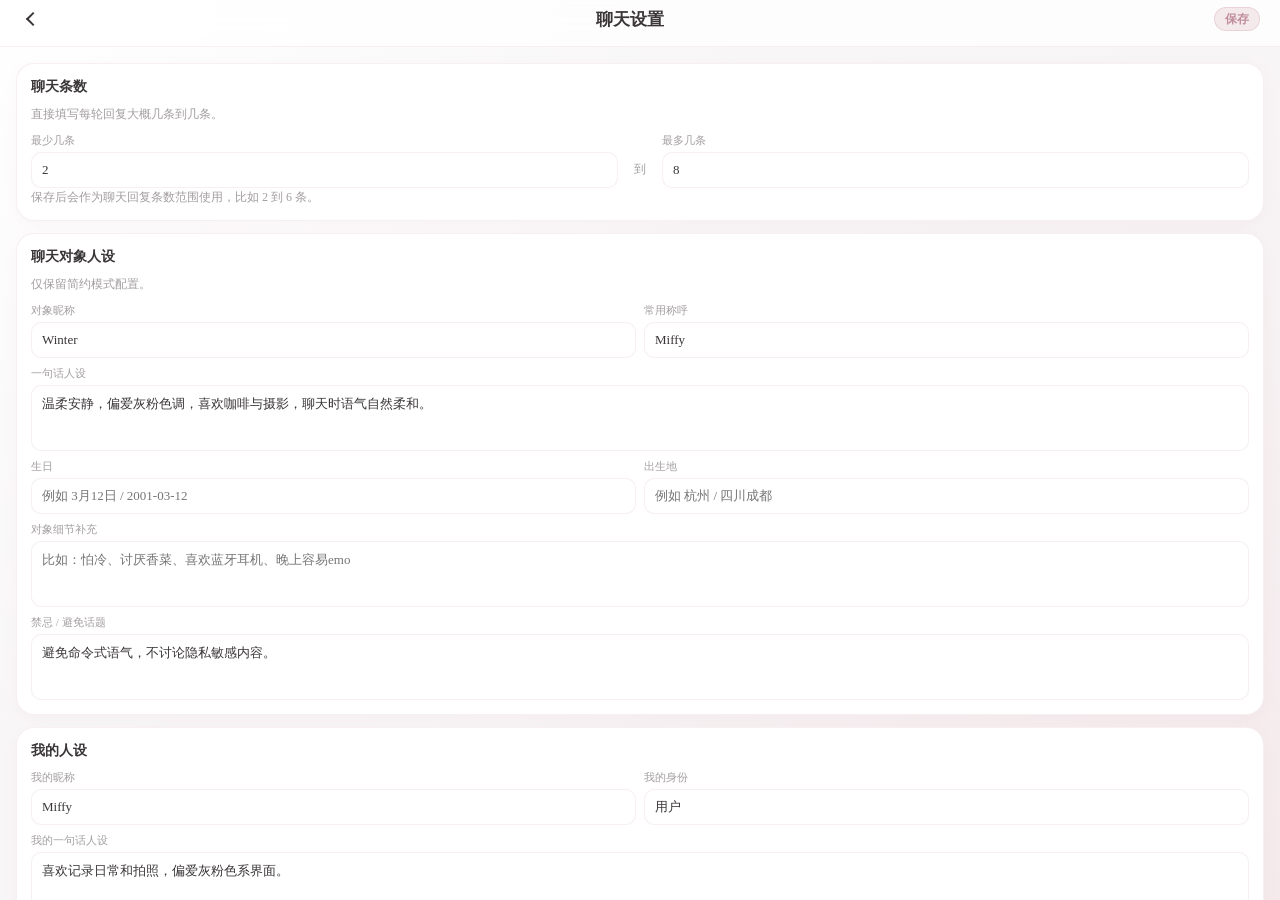
==== commit 33c8cba2: "3" ====
--- a/chat-settings.html
+++ b/chat-settings.html
@@ -595,6 +595,18 @@
                         <label>一句话人设</label>
                         <textarea id="simple-persona">温柔安静，偏爱灰粉色调，喜欢咖啡与摄影，聊天时语气自然柔和。</textarea>
                     </div>
+                    <div class="field">
+                        <label>生日</label>
+                        <input id="simple-target-birthday" placeholder="例如 3月12日 / 2001-03-12" />
+                    </div>
+                    <div class="field">
+                        <label>出生地</label>
+                        <input id="simple-target-birthplace" placeholder="例如 杭州 / 四川成都" />
+                    </div>
+                    <div class="field full">
+                        <label>对象细节补充</label>
+                        <textarea id="simple-target-details" placeholder="比如：怕冷、讨厌香菜、喜欢蓝牙耳机、晚上容易emo"></textarea>
+                    </div>
                     <div class="field full">
                         <label>禁忌 / 避免话题</label>
                         <textarea id="simple-avoid">避免命令式语气，不讨论隐私敏感内容。</textarea>
@@ -616,6 +628,18 @@
                     <div class="field full">
                         <label>我的一句话人设</label>
                         <textarea id="simple-self-persona">喜欢记录日常和拍照，偏爱灰粉色系界面。</textarea>
+                    </div>
+                    <div class="field">
+                        <label>我的生日</label>
+                        <input id="simple-self-birthday" placeholder="例如 8月21日 / 2000-08-21" />
+                    </div>
+                    <div class="field">
+                        <label>我的出生地</label>
+                        <input id="simple-self-birthplace" placeholder="例如 深圳 / 湖南长沙" />
+                    </div>
+                    <div class="field full">
+                        <label>我的细节补充</label>
+                        <textarea id="simple-self-details" placeholder="比如：睡前爱聊天、爱喝冰美式、讨厌太官腔的回复"></textarea>
                     </div>
                 </div>
             </section>
@@ -740,10 +764,16 @@
                     targetName: document.getElementById("simple-target-name"),
                     callName: document.getElementById("simple-call-name"),
                     persona: document.getElementById("simple-persona"),
+                    targetBirthday: document.getElementById("simple-target-birthday"),
+                    targetBirthplace: document.getElementById("simple-target-birthplace"),
+                    targetDetails: document.getElementById("simple-target-details"),
                     avoid: document.getElementById("simple-avoid"),
                     selfName: document.getElementById("simple-self-name"),
                     selfTag: document.getElementById("simple-self-tag"),
-                    selfPersona: document.getElementById("simple-self-persona")
+                    selfPersona: document.getElementById("simple-self-persona"),
+                    selfBirthday: document.getElementById("simple-self-birthday"),
+                    selfBirthplace: document.getElementById("simple-self-birthplace"),
+                    selfDetails: document.getElementById("simple-self-details")
                 },
                 avatars: {
                     simpleTargetUrl: document.getElementById("simple-target-avatar-url"),
@@ -768,10 +798,16 @@
                     targetName: "Winter",
                     callName: "Miffy",
                     persona: "温柔安静，偏爱灰粉色调，喜欢咖啡与摄影，聊天时语气自然柔和。",
+                    targetBirthday: "",
+                    targetBirthplace: "",
+                    targetDetails: "",
                     avoid: "避免命令式语气，不讨论隐私敏感内容。",
                     selfName: "Miffy",
                     selfTag: "用户",
-                    selfPersona: "喜欢记录日常和拍照，偏爱灰粉色系界面。"
+                    selfPersona: "喜欢记录日常和拍照，偏爱灰粉色系界面。",
+                    selfBirthday: "",
+                    selfBirthplace: "",
+                    selfDetails: ""
                 },
                 avatars: {
                     simple: {
@@ -857,15 +893,15 @@
                     '.bubble-theme-wechat .left{background:#fff;color:#222;border:1px solid #d7e5d7;border-radius:14px 14px 14px 4px;box-shadow:0 2px 8px rgba(0,0,0,.03);}',
                     '.bubble-theme-wechat .right{background:#95ec69;color:#1b3a11;border:1px solid #80d95f;border-radius:14px 14px 4px 14px;box-shadow:0 2px 8px rgba(149,236,105,.18);}',
                     safeCss,
-                    '</style>',
-                    '</head>',
-                    '<body>',
+                    '</' + 'style>',
+                    '</' + 'head>',
+                    '<' + 'body>',
                     '<div class="shell bubble-theme-' + safePreset + '">',
                     '<div class="row"><div class="bubble left">Left preview: custom CSS applies here in real time.</div></div>',
                     '<div class="row right"><div class="bubble right">Right preview: saved styles also apply in chat.</div></div>',
                     '</div>',
-                    '</body>',
-                    '</html>'
+                    '</' + 'body>',
+                    '</' + 'html>'
                 ].join('');
             }
 
@@ -898,8 +934,53 @@
                 });
             }
 
+            function getRouteContext() {
+                var params = new URLSearchParams(window.location.search || "");
+                return {
+                    chatId: params.get("chatId") || "",
+                    contactId: params.get("contactId") || ""
+                };
+            }
+
+            var routeContext = getRouteContext();
+            var CHAT_SETTINGS_BY_CHAT_KEY = "miffy_chat_settings_by_chat_v1";
+            var CHATS_KEY = "miffy_chats_v1";
+            var CONTACTS_KEY = "miffy_contacts_v1";
+
+            function readChatSettingsBuckets() {
+                try {
+                    var raw = localStorage.getItem(CHAT_SETTINGS_BY_CHAT_KEY);
+                    var parsed = raw ? JSON.parse(raw) : {};
+                    return parsed && typeof parsed === "object" && !Array.isArray(parsed) ? parsed : {};
+                } catch (error) {
+                    return {};
+                }
+            }
+
+            function writeChatSettingsBuckets(map) {
+                localStorage.setItem(CHAT_SETTINGS_BY_CHAT_KEY, JSON.stringify(map || {}));
+            }
+
+            function readList(key) {
+                try {
+                    var raw = localStorage.getItem(key);
+                    var parsed = raw ? JSON.parse(raw) : [];
+                    return Array.isArray(parsed) ? parsed : [];
+                } catch (error) {
+                    return [];
+                }
+            }
+
+            function writeList(key, list) {
+                localStorage.setItem(key, JSON.stringify(Array.isArray(list) ? list : []));
+            }
+
             function loadSettings() {
                 try {
+                    if (routeContext.chatId) {
+                        var buckets = readChatSettingsBuckets();
+                        return buckets[routeContext.chatId] || null;
+                    }
                     var raw = localStorage.getItem(STORAGE_KEY);
                     return raw ? JSON.parse(raw) : null;
                 } catch (error) {
@@ -908,9 +989,76 @@
                 }
             }
 
+            function buildChatDetailHref() {
+                var params = new URLSearchParams();
+                if (routeContext.chatId) {
+                    params.set("chatId", routeContext.chatId);
+                }
+                if (routeContext.contactId) {
+                    params.set("contactId", routeContext.contactId);
+                }
+                return "聊天界面.html" + (params.toString() ? "?" + params.toString() : "");
+            }
+
             function saveSettings(settings) {
                 localStorage.setItem(STORAGE_KEY, JSON.stringify(settings));
+                if (routeContext.chatId) {
+                    var buckets = readChatSettingsBuckets();
+                    buckets[routeContext.chatId] = settings;
+                    writeChatSettingsBuckets(buckets);
+                }
                 notifySaved();
+            }
+
+            function syncEntitiesFromSettings(settings) {
+                if (!routeContext.chatId) {
+                    return;
+                }
+
+                var simple = settings && settings.simple ? settings.simple : {};
+                var avatars = settings && settings.avatars && settings.avatars.simple ? settings.avatars.simple : {};
+                var targetName = (simple.targetName || "").trim();
+                var callName = (simple.callName || "").trim();
+                var avatar = (avatars.targetUrl || "").trim();
+                var subtitle = "简约模式" + (callName ? " · " + callName : "");
+                var chats = readList(CHATS_KEY);
+                var contacts = readList(CONTACTS_KEY);
+                var i;
+
+                for (i = 0; i < chats.length; i += 1) {
+                    if (chats[i] && chats[i].id === routeContext.chatId) {
+                        if (targetName) {
+                            chats[i].name = targetName;
+                        }
+                        chats[i].callName = callName;
+                        if (avatar) {
+                            chats[i].avatar = avatar;
+                        }
+                        chats[i].lastMessage = subtitle;
+                        break;
+                    }
+                }
+                writeList(CHATS_KEY, chats);
+
+                for (i = 0; i < contacts.length; i += 1) {
+                    if (!contacts[i]) {
+                        continue;
+                    }
+                    if (contacts[i].chatId === routeContext.chatId || (routeContext.contactId && contacts[i].id === routeContext.contactId)) {
+                        if (targetName) {
+                            contacts[i].name = targetName;
+                        }
+                        contacts[i].callName = callName;
+                        if (avatar) {
+                            contacts[i].avatar = avatar;
+                        }
+                        if (!contacts[i].chatId) {
+                            contacts[i].chatId = routeContext.chatId;
+                        }
+                        break;
+                    }
+                }
+                writeList(CONTACTS_KEY, contacts);
             }
 
             function saveBubbleStyleSettings(preset, customCss) {
@@ -971,10 +1119,16 @@
                 fields.simple.targetName.value = simple.targetName;
                 fields.simple.callName.value = simple.callName;
                 fields.simple.persona.value = simple.persona;
+                fields.simple.targetBirthday.value = simple.targetBirthday || "";
+                fields.simple.targetBirthplace.value = simple.targetBirthplace || "";
+                fields.simple.targetDetails.value = simple.targetDetails || "";
                 fields.simple.avoid.value = simple.avoid;
                 fields.simple.selfName.value = simple.selfName;
                 fields.simple.selfTag.value = simple.selfTag;
                 fields.simple.selfPersona.value = simple.selfPersona;
+                fields.simple.selfBirthday.value = simple.selfBirthday || "";
+                fields.simple.selfBirthplace.value = simple.selfBirthplace || "";
+                fields.simple.selfDetails.value = simple.selfDetails || "";
 
                 var avatarsRaw = data.avatars || {};
                 var legacyAvatars = (avatarsRaw.targetUrl || avatarsRaw.selfUrl)
@@ -1007,10 +1161,16 @@
                         targetName: fields.simple.targetName.value.trim(),
                         callName: fields.simple.callName.value.trim(),
                         persona: fields.simple.persona.value.trim(),
+                        targetBirthday: fields.simple.targetBirthday.value.trim(),
+                        targetBirthplace: fields.simple.targetBirthplace.value.trim(),
+                        targetDetails: fields.simple.targetDetails.value.trim(),
                         avoid: fields.simple.avoid.value.trim(),
                         selfName: fields.simple.selfName.value.trim(),
                         selfTag: fields.simple.selfTag.value.trim(),
-                        selfPersona: fields.simple.selfPersona.value.trim()
+                        selfPersona: fields.simple.selfPersona.value.trim(),
+                        selfBirthday: fields.simple.selfBirthday.value.trim(),
+                        selfBirthplace: fields.simple.selfBirthplace.value.trim(),
+                        selfDetails: fields.simple.selfDetails.value.trim()
                     },
                     avatars: {
                         simple: {
@@ -1045,9 +1205,22 @@
                 var activeAvatars = settings.avatars && settings.avatars.simple ? settings.avatars.simple : { targetUrl: "", selfUrl: "" };
                 localStorage.setItem(STORAGE_KEY + "_avatar_target", activeAvatars.targetUrl || "");
                 localStorage.setItem(STORAGE_KEY + "_avatar_self", activeAvatars.selfUrl || "");
+                syncEntitiesFromSettings(settings);
             }
 
             applySettings(loadSettings());
+
+            var backLink = document.querySelector(".back-link");
+            if (backLink) {
+                backLink.setAttribute("href", buildChatDetailHref());
+                backLink.addEventListener("click", function(event) {
+                    event.preventDefault();
+                    document.body.classList.add("page-leaving");
+                    window.setTimeout(function() {
+                        window.location.href = backLink.href;
+                    }, 180);
+                });
+            }
 
             bubblePresetInputs.forEach(function(input) {
                 input.addEventListener("change", function() {
